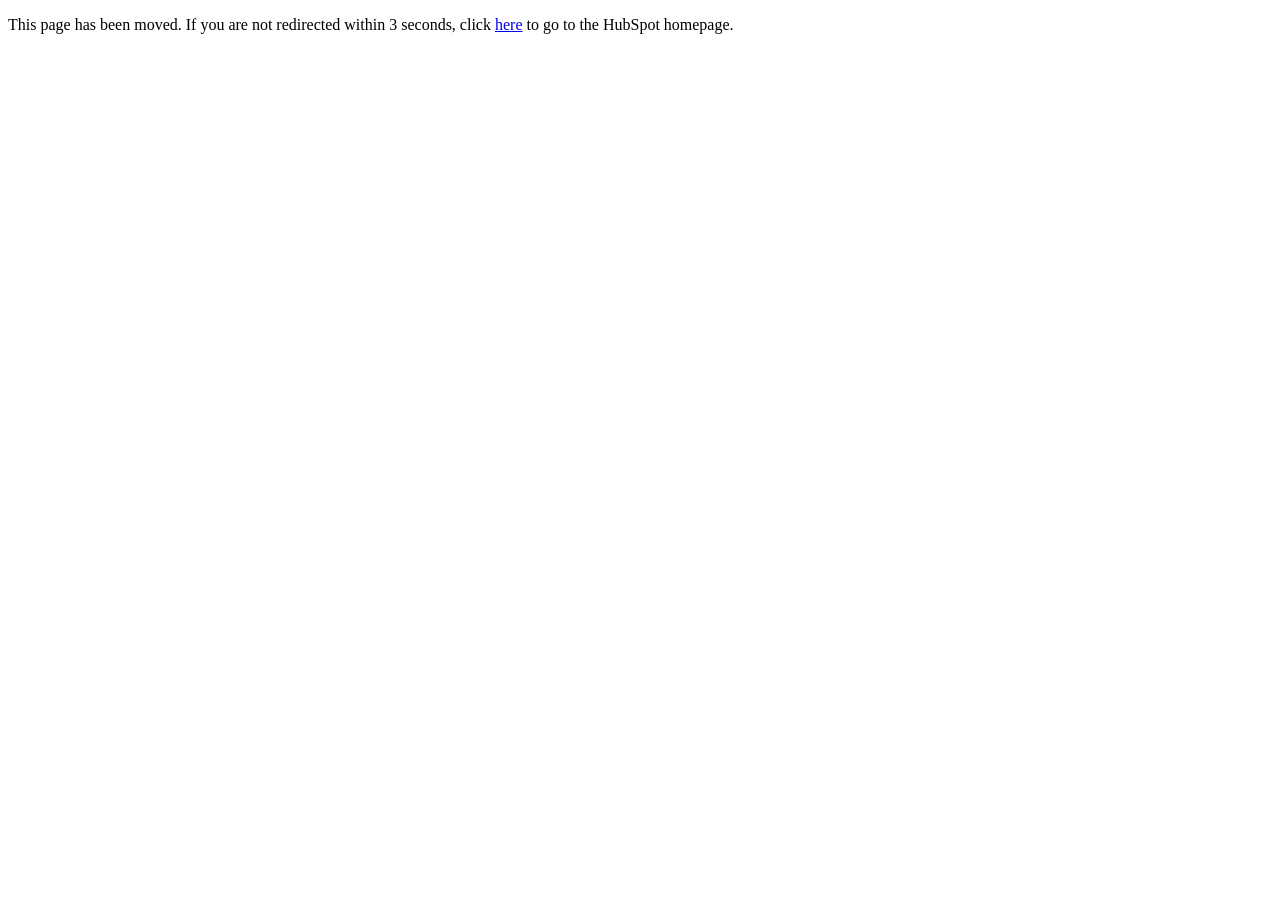
==== index.html @ 12be2aef "added index.html" ====
<!DOCTYPE html>
<html>
    <head>
        <title>Old Page</title>
     <meta charset="UTF-8" />
     <meta http-equiv="refresh" content="3; URL=https://mini6.php/" />
   </head>
   <body>
     <p>This page has been moved. If you are not redirected within 3 seconds, click <a href="https://mini6.php/">here</a> to go to the HubSpot homepage.</p>
   </body>
</html>
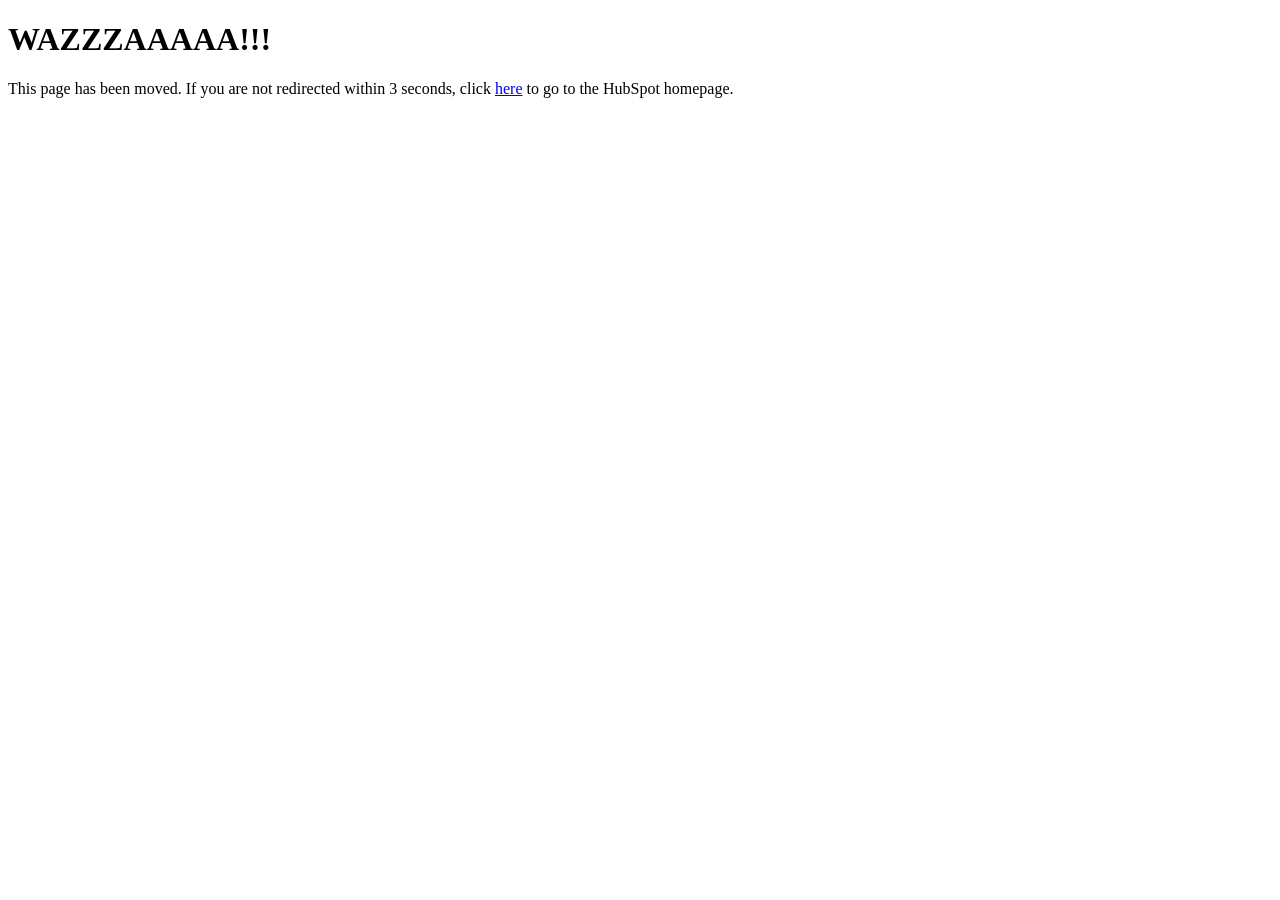
==== commit 335d7e4e: "Update index.html" ====
--- a/index.html
+++ b/index.html
@@ -3,9 +3,10 @@
     <head>
         <title>Old Page</title>
      <meta charset="UTF-8" />
-     <meta http-equiv="refresh" content="3; URL=https://mini6.php/" />
+     <meta http-equiv="refresh" content="3; URL=mini6.php" />
    </head>
    <body>
-     <p>This page has been moved. If you are not redirected within 3 seconds, click <a href="https://mini6.php/">here</a> to go to the HubSpot homepage.</p>
+      <h1>WAZZZAAAAA!!!</h1>
+     <p>This page has been moved. If you are not redirected within 3 seconds, click <a href="mini6.php">here</a> to go to the HubSpot homepage.</p>
    </body>
 </html>
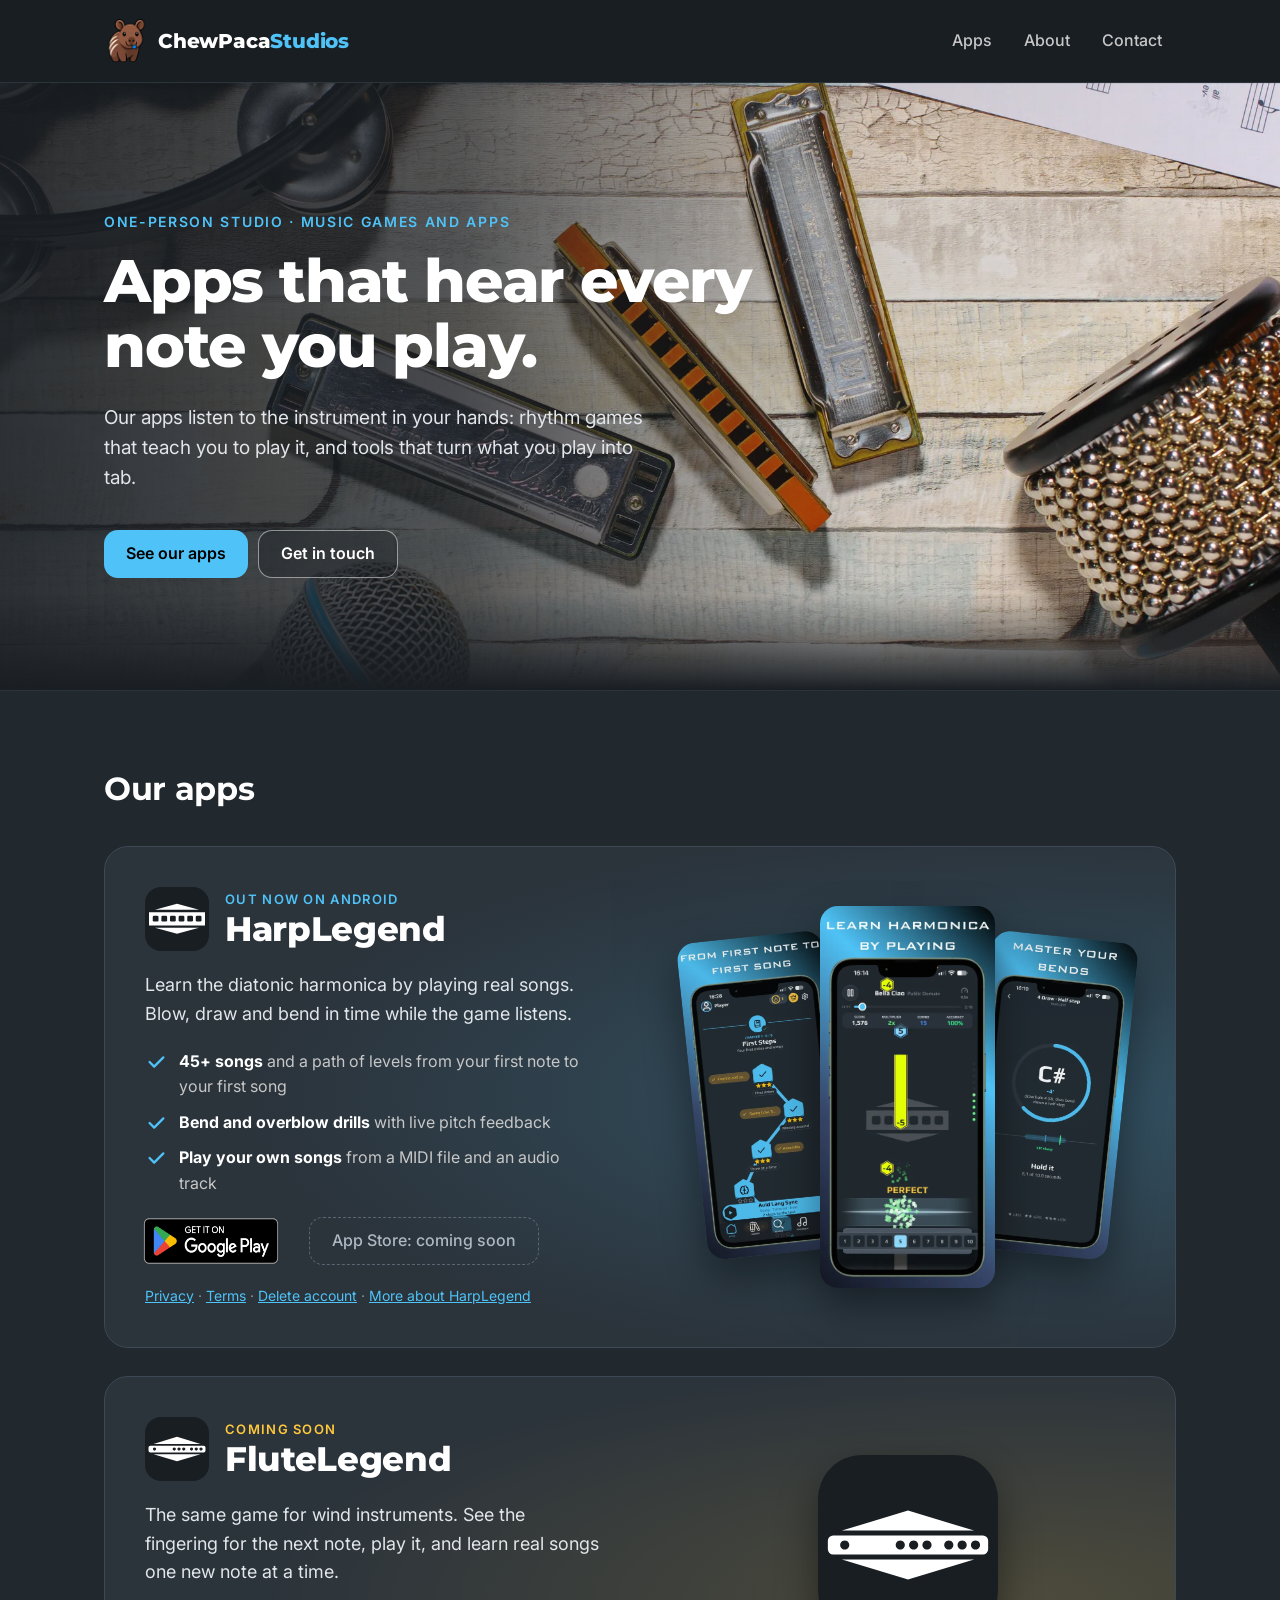
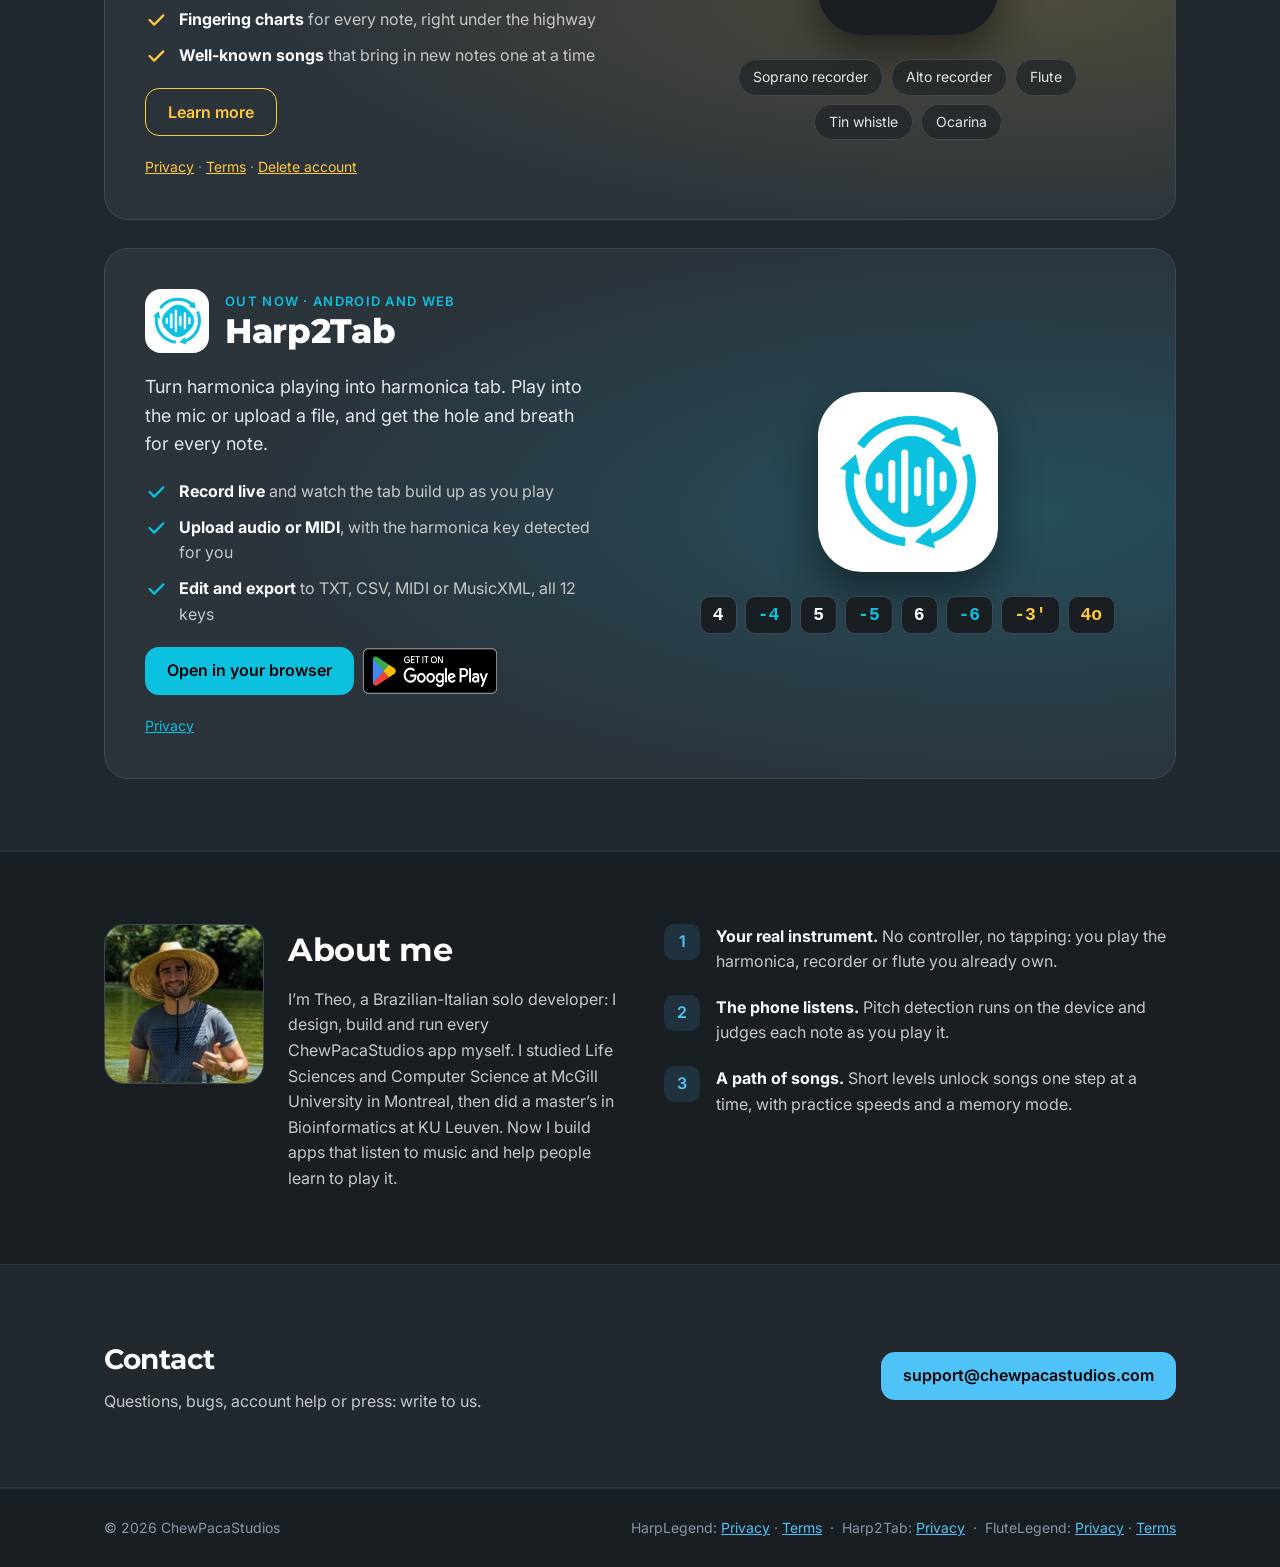
==== commit 42873146: "feat: ChewPacaStudios home page Replaces the 2022 personal page (kept on branch archive-2022).  Co-A" ====
--- a/index.html
+++ b/index.html
@@ -1,12 +1,181 @@
-<!DOCTYPE html>
-<html>
-    <head>
-        <title>Old Page</title>
-     <meta charset="UTF-8" />
-     <meta http-equiv="refresh" content="3; URL=mini6.php" />
-   </head>
-   <body>
-      <h1>WAZZZAAAAA!!!</h1>
-     <p>This page has been moved. If you are not redirected within 3 seconds, click <a href="mini6.php">here</a> to go to the HubSpot homepage.</p>
-   </body>
-</html>+<!doctype html>
+<html lang="en">
+<head>
+<meta charset="utf-8">
+<meta name="viewport" content="width=device-width, initial-scale=1">
+<title>ChewPacaStudios: music games and apps</title>
+<meta name="description" content="ChewPacaStudios is a one-person studio making apps that hear every note you play: HarpLegend, FluteLegend and Harp2Tab.">
+<meta name="theme-color" content="#191E23">
+<meta property="og:type" content="website">
+<meta property="og:url" content="https://chewpacastudios.com/">
+<meta property="og:title" content="ChewPacaStudios">
+<meta property="og:description" content="Apps that hear every note you play: HarpLegend, FluteLegend and Harp2Tab.">
+<meta property="og:image" content="https://chewpacastudios.com/assets/og-home.jpg">
+<meta name="twitter:card" content="summary_large_image">
+<link rel="icon" type="image/png" sizes="32x32" href="assets/favicon-32.png">
+<link rel="apple-touch-icon" href="assets/apple-touch-icon.png">
+<link rel="preconnect" href="https://fonts.googleapis.com">
+<link rel="preconnect" href="https://fonts.gstatic.com" crossorigin>
+<link rel="stylesheet" href="https://fonts.googleapis.com/css2?family=Inter:wght@400;500;600&amp;family=Montserrat:wght@700;800&amp;display=swap">
+<link rel="stylesheet" href="site.css">
+</head>
+<body>
+
+<header class="site-header">
+  <div class="wrap">
+    <a class="brand" href="/"><img src="assets/paca-96.png" alt="" width="44" height="44"><span>ChewPaca<span>Studios</span></span></a>
+    <nav class="nav" aria-label="Main">
+      <a href="#apps">Apps</a>
+      <a href="#about">About</a>
+      <a href="#contact">Contact</a>
+    </nav>
+  </div>
+</header>
+
+<main>
+<section class="hero" id="top" aria-label="Introduction">
+  <div class="wrap">
+    <p class="eyebrow">One-person studio · Music games and apps</p>
+    <h1>Apps that hear every note you play.</h1>
+    <p class="lead">Our apps listen to the instrument in your hands: rhythm games that teach you to play it, and tools that turn what you play into tab.</p>
+    <div class="btns">
+      <a class="btn btn--primary" href="#apps">See our apps</a>
+      <a class="btn btn--ghost" href="#contact">Get in touch</a>
+    </div>
+  </div>
+</section>
+
+<section class="band" id="apps">
+  <div class="wrap section">
+    <h2 class="section-title">Our apps</h2>
+    <div class="app-cards">
+
+      <article class="app-card app-card--harp">
+        <div class="app-card__text">
+          <div class="app-card__head">
+            <svg class="app-icon" viewBox="0 0 512 512" aria-hidden="true"><path fill="#FFFFFF" d="M80 182 L256 134 L432 182 Z"/><rect x="32" y="202" width="448" height="106" fill="#FFFFFF"/><rect x="62" y="230" width="46" height="46" rx="10" fill="#191E23"/><rect x="131" y="230" width="46" height="46" rx="10" fill="#191E23"/><rect x="200" y="230" width="46" height="46" rx="10" fill="#191E23"/><rect x="269" y="230" width="46" height="46" rx="10" fill="#191E23"/><rect x="338" y="230" width="46" height="46" rx="10" fill="#191E23"/><rect x="406" y="230" width="46" height="46" rx="10" fill="#191E23"/><path fill="#FFFFFF" d="M80 326 L432 326 L256 374 Z"/></svg>
+            <div>
+              <p class="eyebrow">Out now on Android</p>
+              <h3>HarpLegend</h3>
+            </div>
+          </div>
+          <p class="pitch">Learn the diatonic harmonica by playing real songs. Blow, draw and bend in time while the game listens.</p>
+          <ul class="ticks">
+            <li><svg viewBox="0 0 24 24" fill="none" stroke-width="2.5" stroke-linecap="round" stroke-linejoin="round" aria-hidden="true"><path d="M5 12l5 5L20 7"/></svg><span><strong>45+ songs</strong> and a path of levels from your first note to your first song</span></li>
+            <li><svg viewBox="0 0 24 24" fill="none" stroke-width="2.5" stroke-linecap="round" stroke-linejoin="round" aria-hidden="true"><path d="M5 12l5 5L20 7"/></svg><span><strong>Bend and overblow drills</strong> with live pitch feedback</span></li>
+            <li><svg viewBox="0 0 24 24" fill="none" stroke-width="2.5" stroke-linecap="round" stroke-linejoin="round" aria-hidden="true"><path d="M5 12l5 5L20 7"/></svg><span><strong>Play your own songs</strong> from a MIDI file and an audio track</span></li>
+          </ul>
+          <div class="btns">
+            <a class="badge-play" href="https://play.google.com/store/apps/details?id=com.chewpacastudios.harphero"><img src="assets/google-play-badge.png" alt="Get HarpLegend on Google Play" width="646" height="250"></a>
+            <span class="btn btn--soon">App Store: coming soon</span>
+          </div>
+          <p class="small"><a href="/harplegend/privacy-policy.html">Privacy</a> · <a href="/harplegend/terms.html">Terms</a> · <a href="/harplegend/delete-account.html">Delete account</a> · <a href="/harplegend/">More about HarpLegend</a></p>
+        </div>
+        <div class="app-card__visual phones" role="img" aria-label="HarpLegend screenshots: the level path, a song being played, and a bend drill">
+          <picture><source type="image/webp" srcset="assets/harplegend-shot-path.webp"><img class="phone phone--left" src="assets/harplegend-shot-path.jpg" alt="" width="440" height="957" loading="lazy"></picture>
+          <picture><source type="image/webp" srcset="assets/harplegend-shot-play.webp"><img class="phone phone--center" src="assets/harplegend-shot-play.jpg" alt="" width="440" height="957" loading="lazy"></picture>
+          <picture><source type="image/webp" srcset="assets/harplegend-shot-bends.webp"><img class="phone phone--right" src="assets/harplegend-shot-bends.jpg" alt="" width="440" height="957" loading="lazy"></picture>
+        </div>
+      </article>
+
+      <article class="app-card app-card--flute">
+        <div class="app-card__text">
+          <div class="app-card__head">
+            <svg class="app-icon" viewBox="0 0 512 512" aria-hidden="true"><path fill="#FFFFFF" d="M68 215 L256 158 L444 215 Z"/><path fill="#FFFFFF" fill-rule="evenodd" d="M43 229 H469 A15 15 0 0 1 484 244 V268 A15 15 0 0 1 469 283 H43 A15 15 0 0 1 28 268 V244 A15 15 0 0 1 43 229 Z M76 243 a13 13 0 1 0 0.01 0 Z M234 243 a13 13 0 1 0 0.01 0 Z M272 243 a13 13 0 1 0 0.01 0 Z M310 243 a13 13 0 1 0 0.01 0 Z M372 243 a13 13 0 1 0 0.01 0 Z M410 243 a13 13 0 1 0 0.01 0 Z M448 243 a13 13 0 1 0 0.01 0 Z"/><path fill="#FFFFFF" d="M68 297 L444 297 L256 354 Z"/></svg>
+            <div>
+              <p class="eyebrow">Coming soon</p>
+              <h3>FluteLegend</h3>
+            </div>
+          </div>
+          <p class="pitch">The same game for wind instruments. See the fingering for the next note, play it, and learn real songs one new note at a time.</p>
+          <ul class="ticks">
+            <li><svg viewBox="0 0 24 24" fill="none" stroke-width="2.5" stroke-linecap="round" stroke-linejoin="round" aria-hidden="true"><path d="M5 12l5 5L20 7"/></svg><span><strong>Fingering charts</strong> for every note, right under the highway</span></li>
+            <li><svg viewBox="0 0 24 24" fill="none" stroke-width="2.5" stroke-linecap="round" stroke-linejoin="round" aria-hidden="true"><path d="M5 12l5 5L20 7"/></svg><span><strong>Well-known songs</strong> that bring in new notes one at a time</span></li>
+          </ul>
+          <div class="btns">
+            <a class="btn btn--outline" href="/flutelegend/">Learn more</a>
+          </div>
+          <p class="small"><a href="/flutelegend/privacy-policy.html">Privacy</a> · <a href="/flutelegend/terms.html">Terms</a> · <a href="/flutelegend/delete-account.html">Delete account</a></p>
+        </div>
+        <div class="app-card__visual">
+          <svg class="app-icon app-icon--big" viewBox="0 0 512 512" aria-hidden="true"><path fill="#FFFFFF" d="M68 215 L256 158 L444 215 Z"/><path fill="#FFFFFF" fill-rule="evenodd" d="M43 229 H469 A15 15 0 0 1 484 244 V268 A15 15 0 0 1 469 283 H43 A15 15 0 0 1 28 268 V244 A15 15 0 0 1 43 229 Z M76 243 a13 13 0 1 0 0.01 0 Z M234 243 a13 13 0 1 0 0.01 0 Z M272 243 a13 13 0 1 0 0.01 0 Z M310 243 a13 13 0 1 0 0.01 0 Z M372 243 a13 13 0 1 0 0.01 0 Z M410 243 a13 13 0 1 0 0.01 0 Z M448 243 a13 13 0 1 0 0.01 0 Z"/><path fill="#FFFFFF" d="M68 297 L444 297 L256 354 Z"/></svg>
+          <ul class="chips" aria-label="Instruments">
+            <li class="chip">Soprano recorder</li>
+            <li class="chip">Alto recorder</li>
+            <li class="chip">Flute</li>
+            <li class="chip">Tin whistle</li>
+            <li class="chip">Ocarina</li>
+          </ul>
+        </div>
+      </article>
+
+      <article class="app-card app-card--tab">
+        <div class="app-card__text">
+          <div class="app-card__head">
+            <img class="app-icon app-icon--white" src="assets/harp2tab-icon-256.png" alt="" width="64" height="64">
+            <div>
+              <p class="eyebrow">Out now · Android and web</p>
+              <h3>Harp2Tab</h3>
+            </div>
+          </div>
+          <p class="pitch">Turn harmonica playing into harmonica tab. Play into the mic or upload a file, and get the hole and breath for every note.</p>
+          <ul class="ticks">
+            <li><svg viewBox="0 0 24 24" fill="none" stroke-width="2.5" stroke-linecap="round" stroke-linejoin="round" aria-hidden="true"><path d="M5 12l5 5L20 7"/></svg><span><strong>Record live</strong> and watch the tab build up as you play</span></li>
+            <li><svg viewBox="0 0 24 24" fill="none" stroke-width="2.5" stroke-linecap="round" stroke-linejoin="round" aria-hidden="true"><path d="M5 12l5 5L20 7"/></svg><span><strong>Upload audio or MIDI</strong>, with the harmonica key detected for you</span></li>
+            <li><svg viewBox="0 0 24 24" fill="none" stroke-width="2.5" stroke-linecap="round" stroke-linejoin="round" aria-hidden="true"><path d="M5 12l5 5L20 7"/></svg><span><strong>Edit and export</strong> to TXT, CSV, MIDI or MusicXML, all 12 keys</span></li>
+          </ul>
+          <div class="btns">
+            <a class="btn btn--primary" href="https://harp2tab.com">Open in your browser</a>
+            <a class="badge-play" href="https://play.google.com/store/apps/details?id=com.chewpacastudios.harp2tab"><img src="assets/google-play-badge.png" alt="Get Harp2Tab on Google Play" width="646" height="250"></a>
+          </div>
+          <p class="small"><a href="/harp2tab-privacy/">Privacy</a></p>
+        </div>
+        <div class="app-card__visual">
+          <img class="app-icon app-icon--big app-icon--white" src="assets/harp2tab-icon-256.png" alt="" width="180" height="180" loading="lazy">
+          <div class="tabline" role="img" aria-label="Example tab: 4, draw 4, 5, draw 5, 6, draw 6, draw 3 bent, 4 overblow">
+            <span>4</span><span class="draw">-4</span><span>5</span><span class="draw">-5</span><span>6</span><span class="draw">-6</span><span class="tech">-3'</span><span class="tech">4o</span>
+          </div>
+        </div>
+      </article>
+
+    </div>
+  </div>
+</section>
+
+<section id="about">
+  <div class="wrap section about">
+    <div class="about__me">
+      <picture><source type="image/webp" srcset="assets/theo-320.webp 320w, assets/theo-640.webp 640w" sizes="160px"><img src="assets/theo-320.jpg" srcset="assets/theo-320.jpg 320w, assets/theo-640.jpg 640w" sizes="160px" alt="Theo, founder of ChewPacaStudios, smiling in a straw hat in a river" width="160" height="160" loading="lazy"></picture>
+      <div>
+        <h2>About me</h2>
+        <p class="muted">I’m Theo, a Brazilian-Italian solo developer: I design, build and run every ChewPacaStudios app myself. I studied Life Sciences and Computer Science at McGill University in Montreal, then did a master’s in Bioinformatics at KU Leuven. Now I build apps that listen to music and help people learn to play it.</p>
+      </div>
+    </div>
+    <ul class="points">
+      <li><span class="num">1</span><p><strong>Your real instrument.</strong> No controller, no tapping: you play the harmonica, recorder or flute you already own.</p></li>
+      <li><span class="num">2</span><p><strong>The phone listens.</strong> Pitch detection runs on the device and judges each note as you play it.</p></li>
+      <li><span class="num">3</span><p><strong>A path of songs.</strong> Short levels unlock songs one step at a time, with practice speeds and a memory mode.</p></li>
+    </ul>
+  </div>
+</section>
+
+<section class="band contact" id="contact">
+  <div class="wrap section">
+    <div>
+      <h2>Contact</h2>
+      <p class="muted">Questions, bugs, account help or press: write to us.</p>
+    </div>
+    <a class="btn btn--primary" href="mailto:support@chewpacastudios.com">support@chewpacastudios.com</a>
+  </div>
+</section>
+</main>
+
+<footer class="site-footer">
+  <div class="wrap">
+    <span>© 2026 ChewPacaStudios</span>
+    <span>HarpLegend: <a href="/harplegend/privacy-policy.html">Privacy</a> · <a href="/harplegend/terms.html">Terms</a> &nbsp;·&nbsp; Harp2Tab: <a href="/harp2tab-privacy/">Privacy</a> &nbsp;·&nbsp; FluteLegend: <a href="/flutelegend/privacy-policy.html">Privacy</a> · <a href="/flutelegend/terms.html">Terms</a></span>
+  </div>
+</footer>
+
+</body>
+</html>
--- a/site.css
+++ b/site.css
@@ -0,0 +1,238 @@
+/* ChewPacaStudios site stylesheet. MASTER COPY: edit tools/site/site.css in HarpHero2, then run
+   tools/site/sync_css.sh. Each site repo carries an identical copy (check_site.py --css-master). */
+
+:root {
+  --bg: #191E23;
+  --band: #21282E;
+  --card: #2B333B;
+  --line: #3D4955;
+  --line-soft: #5A6672;
+  --text: #FFFFFF;
+  --text-2: #E2E6EA;
+  --text-3: #C7C7C7;
+  --text-4: #AEB8C2;
+  --text-dim: #8A96A3;
+  --studio: #4FC3F7;
+  --harp: #4FC3F7;
+  --flute: #FFC83D;
+  --tab: #0CC0DF;
+  --accent: var(--studio);
+  --gutter: 24px;
+  --heading: Montserrat, system-ui, sans-serif;
+  --body: Inter, system-ui, -apple-system, "Segoe UI", sans-serif;
+  color-scheme: dark;
+}
+
+*, *::before, *::after { box-sizing: border-box; }
+html { -webkit-text-size-adjust: 100%; scroll-behavior: smooth; }
+body {
+  margin: 0;
+  background: var(--bg);
+  color: var(--text);
+  font-family: var(--body);
+  font-size: 16px;
+  line-height: 1.6;
+  overflow-wrap: break-word;
+}
+img, svg, picture { display: block; max-width: 100%; height: auto; }
+a { color: var(--accent); }
+a:hover { filter: brightness(1.2); }
+a:focus-visible, .btn:focus-visible { outline: 3px solid var(--accent); outline-offset: 3px; }
+h1, h2, h3 { font-family: var(--heading); letter-spacing: -0.01em; margin: 0; }
+p { margin: 0; }
+ul, ol { margin: 0; padding: 0; list-style: none; }
+
+.wrap { max-width: 1120px; margin: 0 auto; padding-left: var(--gutter); padding-right: var(--gutter); }
+.section { padding-top: 72px; padding-bottom: 72px; }
+.band { background: var(--band); border-top: 1px solid var(--card); border-bottom: 1px solid var(--card); }
+.section-title { font-weight: 700; font-size: 32px; margin-bottom: 32px; }
+.section-title + .section-lead { margin-top: -24px; margin-bottom: 32px; color: var(--text-3); }
+.muted { color: var(--text-3); }
+.small { font-size: 14px; color: var(--text-dim); }
+
+/* Header and footer */
+.site-header { border-bottom: 1px solid var(--card); }
+.site-header .wrap {
+  display: flex; flex-wrap: wrap; align-items: center; justify-content: space-between;
+  gap: 12px; padding-top: 18px; padding-bottom: 18px;
+}
+.brand {
+  display: inline-flex; align-items: center; gap: 10px; color: var(--text); text-decoration: none;
+  font-family: var(--heading); font-weight: 800; font-size: 20px; letter-spacing: -0.01em;
+}
+.brand img { width: 44px; height: 44px; }
+.brand span span { color: var(--studio); }
+.nav { display: flex; flex-wrap: wrap; gap: 4px; }
+.nav a {
+  color: var(--text-3); text-decoration: none; font-weight: 500;
+  padding: 10px 14px; border-radius: 10px; min-height: 44px; display: inline-flex; align-items: center;
+}
+.nav a:hover { color: var(--text); background: var(--card); filter: none; }
+.site-footer { border-top: 1px solid var(--card); }
+.site-footer .wrap {
+  display: flex; flex-wrap: wrap; justify-content: space-between; gap: 12px;
+  padding-top: 28px; padding-bottom: 28px; color: var(--text-dim); font-size: 14px;
+}
+
+/* Buttons and tags */
+.btns { display: flex; flex-wrap: wrap; gap: 10px; }
+.btn {
+  display: inline-flex; align-items: center; justify-content: center; min-height: 48px;
+  padding: 0 22px; border-radius: 14px; font-weight: 600; text-decoration: none;
+}
+.btn--primary { background: var(--accent); color: #000; }
+.btn--light { background: #FFFFFF; color: #000; }
+.btn--ghost { border: 1px solid rgba(255, 255, 255, 0.5); background: rgba(25, 30, 35, 0.4); color: var(--text); }
+.btn--outline { border: 1px solid var(--accent); color: var(--accent); }
+.btn--soon { border: 1px dashed var(--line-soft); color: var(--text-4); font-weight: 500; }
+.badge-play { display: inline-flex; min-height: 48px; align-items: center; }
+.badge-play img { height: 68px; width: auto; margin: -10px -11px; } /* the official badge carries its own clear space */
+.eyebrow {
+  color: var(--accent); font-size: 14px; font-weight: 600;
+  letter-spacing: 0.12em; text-transform: uppercase;
+}
+
+/* Home hero (photo) */
+.hero {
+  background-color: var(--bg);
+  background-image:
+    linear-gradient(90deg, rgba(25, 30, 35, 0.9) 0%, rgba(25, 30, 35, 0.72) 36%, rgba(25, 30, 35, 0.12) 68%, rgba(25, 30, 35, 0) 100%),
+    linear-gradient(0deg, #191E23 0%, rgba(25, 30, 35, 0) 16%),
+    url("assets/hero-2000.jpg");
+  background-image:
+    linear-gradient(90deg, rgba(25, 30, 35, 0.9) 0%, rgba(25, 30, 35, 0.72) 36%, rgba(25, 30, 35, 0.12) 68%, rgba(25, 30, 35, 0) 100%),
+    linear-gradient(0deg, #191E23 0%, rgba(25, 30, 35, 0) 16%),
+    image-set(url("assets/hero-2000.webp") type("image/webp"), url("assets/hero-2000.jpg") type("image/jpeg"));
+  background-size: cover;
+  background-position: 60% 50%;
+}
+.hero .wrap {
+  min-height: 420px; padding-top: 128px; padding-bottom: 112px;
+  display: flex; flex-direction: column; justify-content: center; gap: 0;
+}
+.hero h1 {
+  max-width: 760px; margin-top: 16px; font-weight: 800;
+  font-size: clamp(36px, 6vw, 60px); line-height: 1.08; letter-spacing: -0.02em;
+}
+.hero .lead { margin-top: 24px; max-width: 560px; color: var(--text-2); font-size: 19px; }
+.hero .btns { margin-top: 36px; }
+
+/* App cards (home) */
+.app-cards { display: flex; flex-direction: column; gap: 28px; }
+.app-card {
+  border: 1px solid var(--line); border-radius: 24px; overflow: hidden;
+  display: grid; grid-template-columns: repeat(auto-fit, minmax(min(100%, 320px), 1fr)); align-items: center;
+  background: radial-gradient(120% 90% at 85% 50%, var(--glow) 0%, transparent 60%), var(--card);
+}
+.app-card--harp { --accent: var(--harp); --glow: rgba(79, 195, 247, 0.22); }
+.app-card--flute { --accent: var(--flute); --glow: rgba(255, 200, 61, 0.16); }
+.app-card--tab { --accent: var(--tab); --glow: rgba(12, 192, 223, 0.2); }
+.app-card__text { padding: 40px; display: flex; flex-direction: column; gap: 20px; }
+.app-card__visual { padding: 40px 24px; display: flex; flex-direction: column; align-items: center; gap: 24px; }
+.app-card__head { display: flex; align-items: center; gap: 16px; }
+.app-card__head .eyebrow { font-size: 13px; letter-spacing: 0.1em; }
+.app-card h3 { font-weight: 800; font-size: 34px; line-height: 1.15; }
+.app-card .pitch { color: var(--text-2); font-size: 18px; }
+.app-icon { flex-shrink: 0; width: 64px; height: 64px; border-radius: 16px; background: var(--bg); }
+.app-icon--white { background: #FFFFFF; padding: 8px; }
+.app-icon--big { width: 180px; height: 180px; border-radius: 44px; box-shadow: 0 18px 40px rgba(0, 0, 0, 0.45); }
+.app-icon--big.app-icon--white { padding: 22px; }
+.ticks { display: flex; flex-direction: column; gap: 10px; color: var(--text-3); }
+.ticks li { display: flex; gap: 12px; align-items: flex-start; }
+.ticks svg { flex-shrink: 0; margin-top: 2px; width: 22px; height: 22px; stroke: var(--accent); }
+.ticks strong { color: var(--text); }
+.app-card__visual.phones, .phones { display: flex; flex-direction: row; justify-content: center; align-items: center; gap: 0; }
+.phones picture { display: contents; }
+.phone { border-radius: 18px; box-shadow: 0 18px 40px rgba(0, 0, 0, 0.45); }
+.phones .phone { width: 30%; max-width: 160px; opacity: 0.92; }
+.phones .phone--left { transform: rotate(-6deg) translateX(18px); }
+.phones .phone--right { transform: rotate(6deg) translateX(-18px); }
+.phones .phone--center { width: 36%; max-width: 196px; position: relative; z-index: 1; opacity: 1; }
+.chips { display: flex; flex-wrap: wrap; justify-content: center; gap: 8px; max-width: 360px; }
+.chip {
+  padding: 6px 14px; border-radius: 999px; background: rgba(25, 30, 35, 0.6);
+  border: 1px solid var(--line); color: var(--text-2); font-size: 14px;
+}
+.tabline { display: flex; flex-wrap: wrap; justify-content: center; gap: 8px; font: 600 18px ui-monospace, Menlo, monospace; }
+.tabline span { padding: 8px 12px; border-radius: 10px; background: var(--bg); border: 1px solid var(--line); color: var(--text); }
+.tabline .draw { color: var(--tab); }
+.tabline .tech { color: var(--flute); }
+
+/* About and contact (home) */
+.about { display: grid; grid-template-columns: repeat(auto-fit, minmax(min(100%, 300px), 1fr)); gap: 48px; }
+.about__me { display: flex; flex-wrap: wrap; align-items: flex-start; gap: 24px; }
+.about__me img { width: 160px; height: 160px; border-radius: 20px; object-fit: cover; border: 1px solid var(--line); }
+.about__me > div { flex: 1 1 220px; min-width: 0; }
+.about__me h2 { margin-bottom: 12px; font-weight: 700; font-size: 32px; }
+.points { display: flex; flex-direction: column; gap: 20px; }
+.points li { display: flex; gap: 16px; color: var(--text-3); }
+.points strong { color: var(--text); }
+.num {
+  flex-shrink: 0; width: 36px; height: 36px; border-radius: 10px; font-weight: 600;
+  background: color-mix(in srgb, var(--accent) 12%, transparent); color: var(--accent);
+  display: flex; align-items: center; justify-content: center;
+}
+.contact .wrap { display: flex; flex-wrap: wrap; align-items: center; justify-content: space-between; gap: 24px; }
+.contact h2 { font-weight: 700; font-size: 28px; margin-bottom: 8px; }
+
+/* App page */
+.app-page--harp { --accent: var(--harp); --glow: rgba(79, 195, 247, 0.2); }
+.app-page--flute { --accent: var(--flute); --glow: rgba(255, 200, 61, 0.18); }
+.app-hero { background: radial-gradient(70% 90% at 50% 0%, var(--glow) 0%, transparent 70%), var(--bg); }
+.app-hero .wrap {
+  padding-top: 80px; padding-bottom: 72px; display: grid; gap: 48px; align-items: center;
+  grid-template-columns: repeat(auto-fit, minmax(min(100%, 320px), 1fr));
+}
+.app-hero__text { display: flex; flex-direction: column; gap: 20px; }
+.app-hero h1 { font-weight: 800; font-size: clamp(40px, 6vw, 60px); line-height: 1.05; letter-spacing: -0.02em; }
+.app-hero .pitch { max-width: 520px; color: var(--text-2); font-size: 20px; }
+.app-hero .btns { margin-top: 8px; }
+.phone-frame {
+  width: min(100%, 320px); aspect-ratio: 9 / 19.5; margin: 0 auto; border-radius: 40px;
+  border: 10px solid var(--card); background: var(--band); overflow: hidden;
+  box-shadow: 0 24px 60px rgba(0, 0, 0, 0.5);
+  display: flex; align-items: center; justify-content: center;
+}
+.phone-frame img { width: 100%; height: 100%; object-fit: cover; }
+.phone-frame .logo-tile { width: 120px; height: 120px; }
+.tiles { display: grid; grid-template-columns: repeat(auto-fit, minmax(min(100%, 240px), 1fr)); gap: 16px; }
+.tiles--narrow { grid-template-columns: repeat(auto-fit, minmax(min(100%, 200px), 1fr)); }
+.tile {
+  display: flex; flex-direction: column; gap: 4px; padding: 20px; border-radius: 16px;
+  background: var(--card); border: 1px solid var(--line); color: var(--text); text-decoration: none;
+}
+a.tile:hover { border-color: var(--accent); filter: none; }
+.tile b { font-weight: 600; font-size: 18px; }
+.tile span { color: var(--text-4); font-size: 15px; }
+.steps { display: grid; grid-template-columns: repeat(auto-fit, minmax(min(100%, 260px), 1fr)); gap: 24px; }
+.steps li { display: flex; flex-direction: column; gap: 10px; }
+.steps .num { width: 40px; height: 40px; border-radius: 12px; font-weight: 700; }
+.steps b { font-weight: 600; font-size: 18px; }
+.steps p { color: var(--text-3); }
+
+/* Plain text pages (legal placeholders, 404) */
+.text-page { max-width: 720px; margin: 0 auto; padding: 72px var(--gutter); }
+.text-page h1 { font-weight: 800; font-size: clamp(30px, 5vw, 44px); margin-bottom: 20px; }
+.text-page p + p { margin-top: 16px; }
+.text-page p { color: var(--text-3); }
+
+@media (max-width: 720px) {
+  .hero {
+    background-image:
+      linear-gradient(0deg, rgba(25, 30, 35, 0.92) 0%, rgba(25, 30, 35, 0.7) 60%, rgba(25, 30, 35, 0.5) 100%),
+      url("assets/hero-960.jpg");
+    background-image:
+      linear-gradient(0deg, rgba(25, 30, 35, 0.92) 0%, rgba(25, 30, 35, 0.7) 60%, rgba(25, 30, 35, 0.5) 100%),
+      image-set(url("assets/hero-960.webp") type("image/webp"), url("assets/hero-960.jpg") type("image/jpeg"));
+    background-position: 55% 50%;
+  }
+  .hero .wrap { padding-top: 88px; padding-bottom: 72px; }
+  .app-card__text { padding: 28px; }
+  .section { padding-top: 56px; padding-bottom: 56px; }
+}
+@media (max-width: 480px) {
+  :root { --gutter: 16px; }
+  .app-card__text { padding: 24px 20px; }
+  .app-card h3 { font-size: 28px; }
+}
+@media (prefers-reduced-motion: reduce) { html { scroll-behavior: auto; } }
